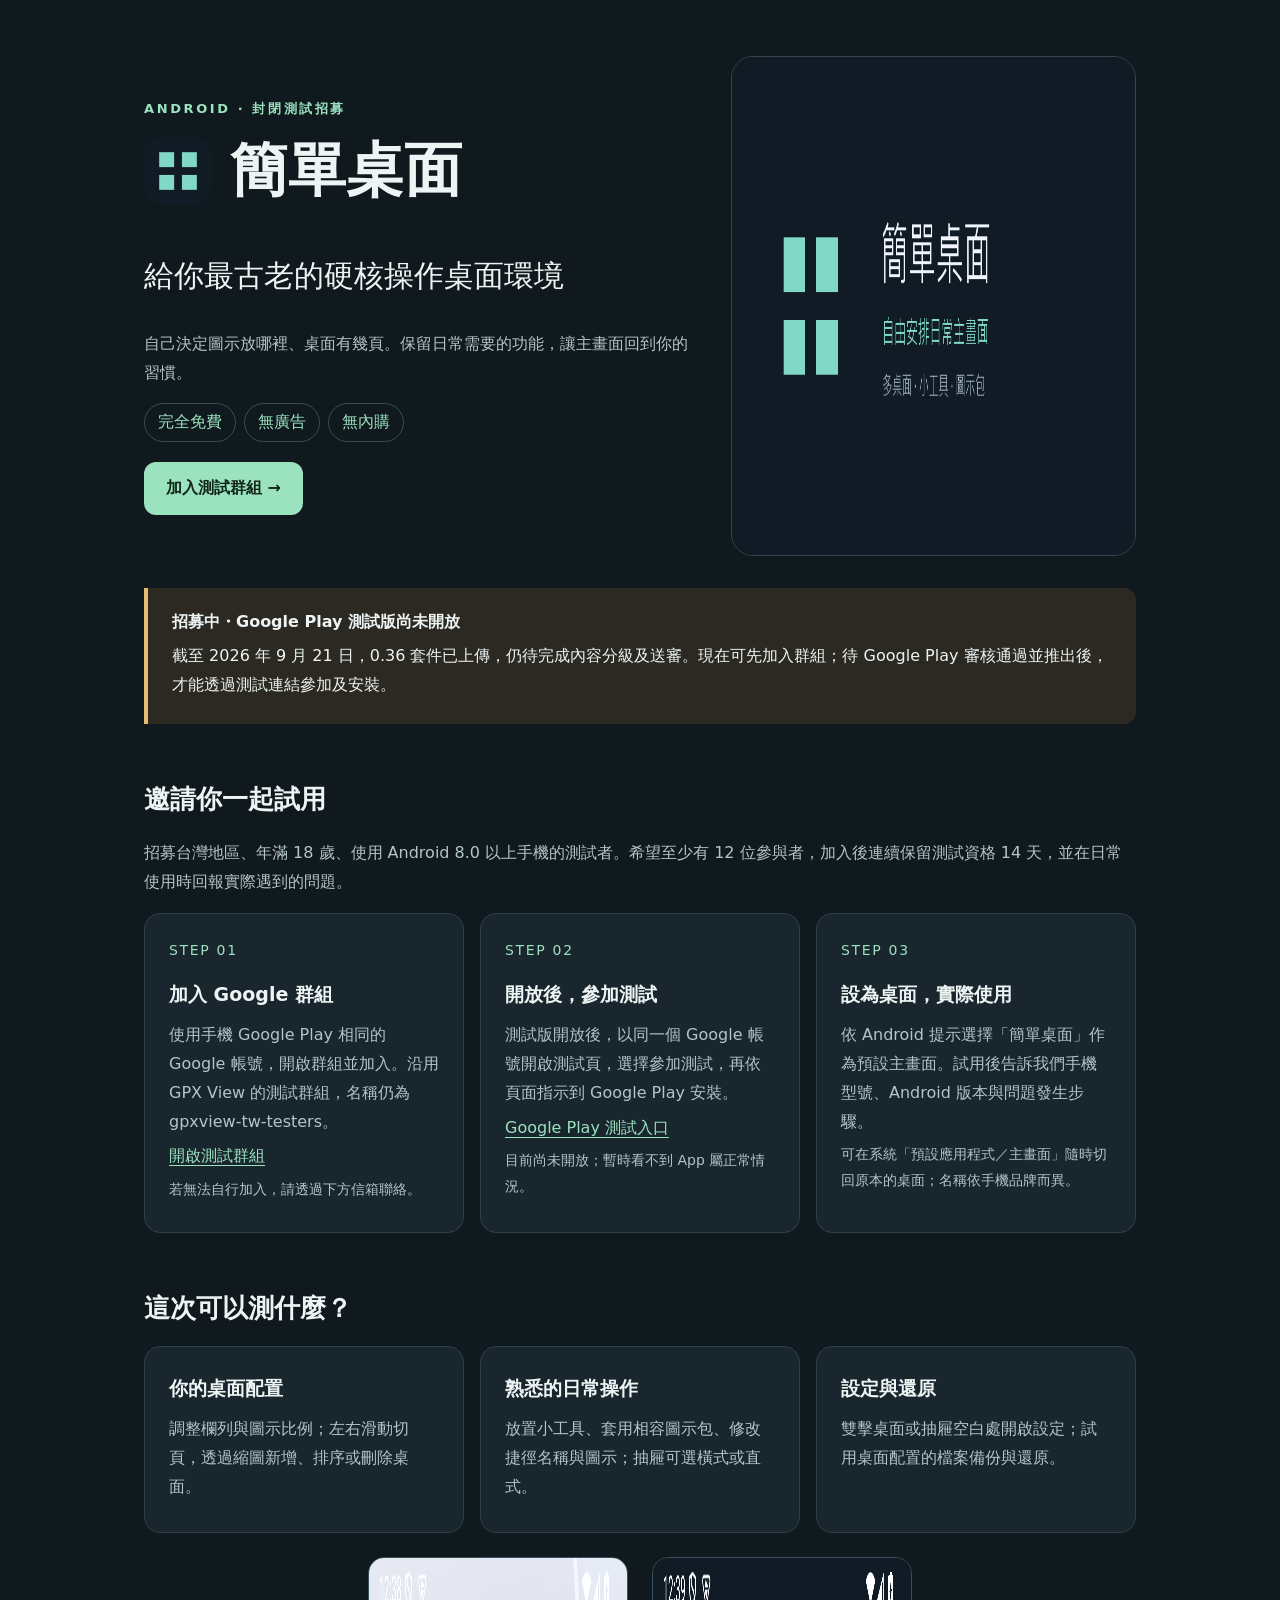
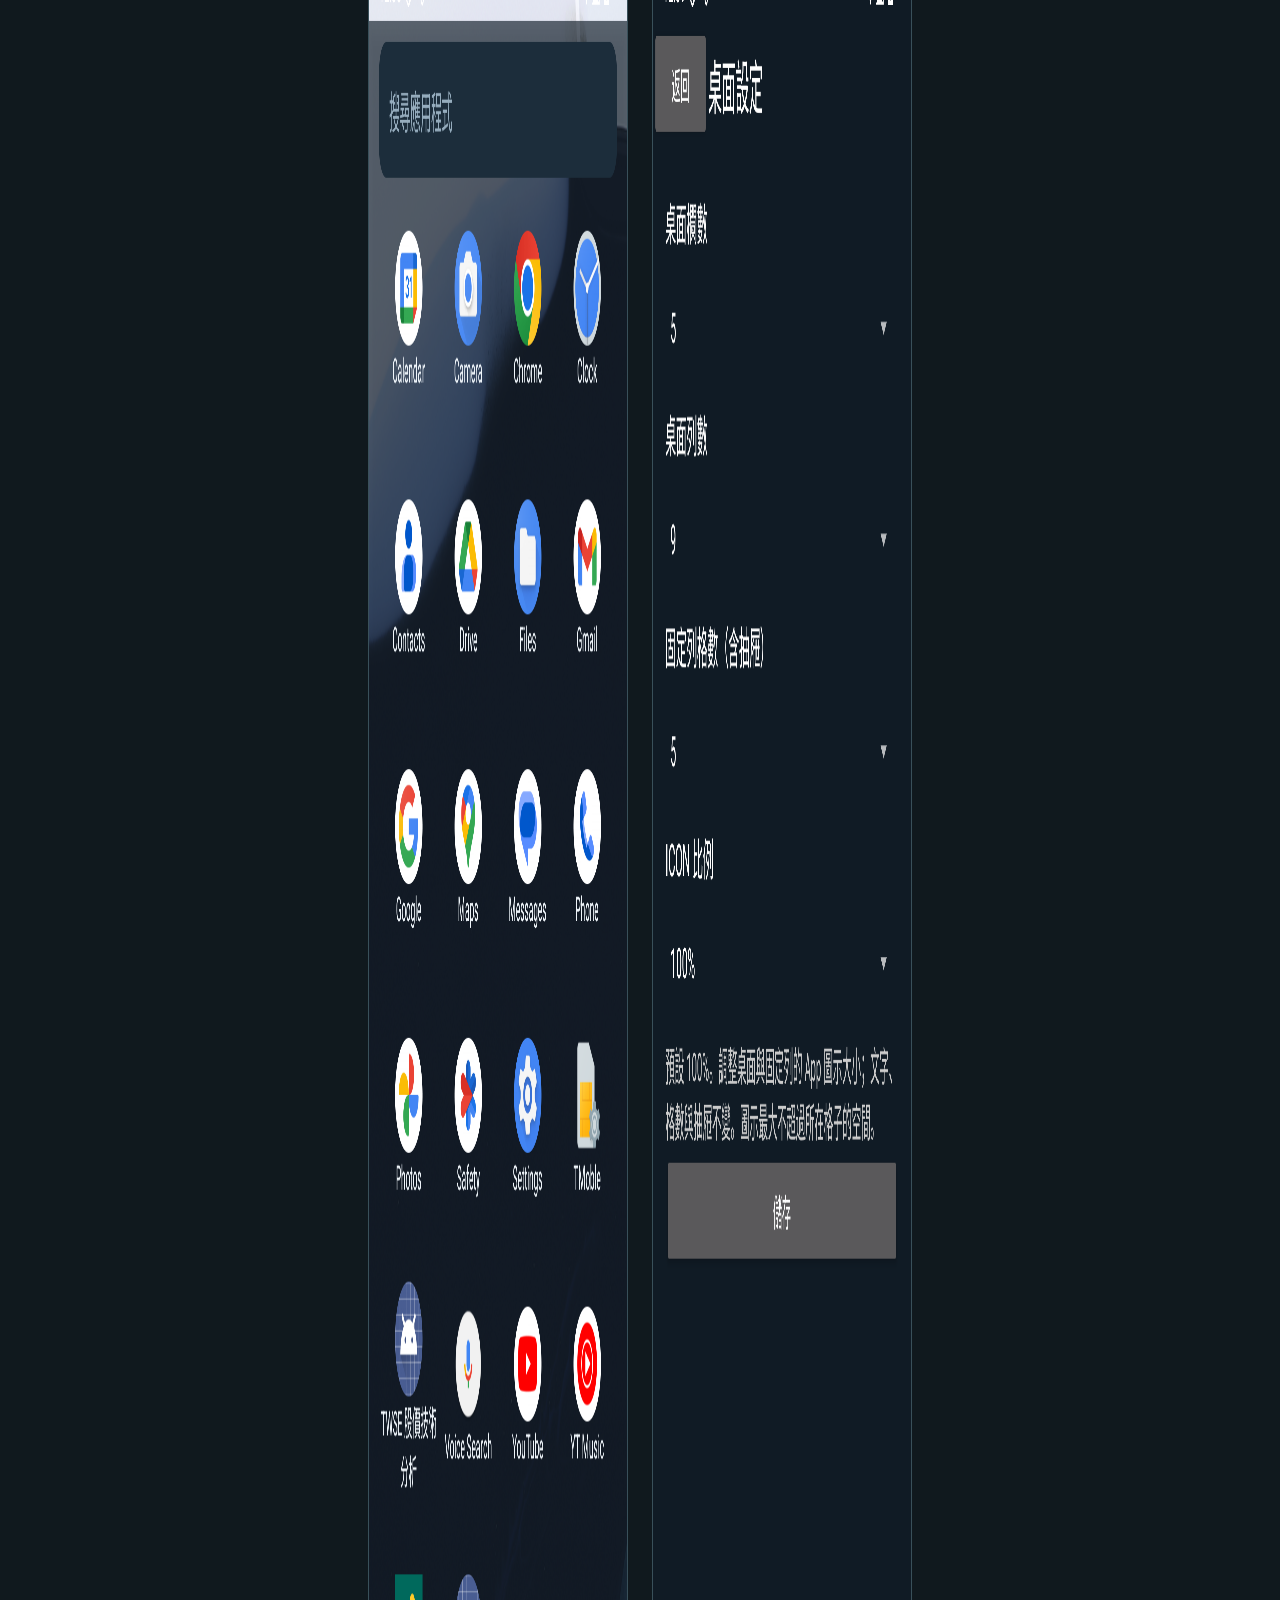
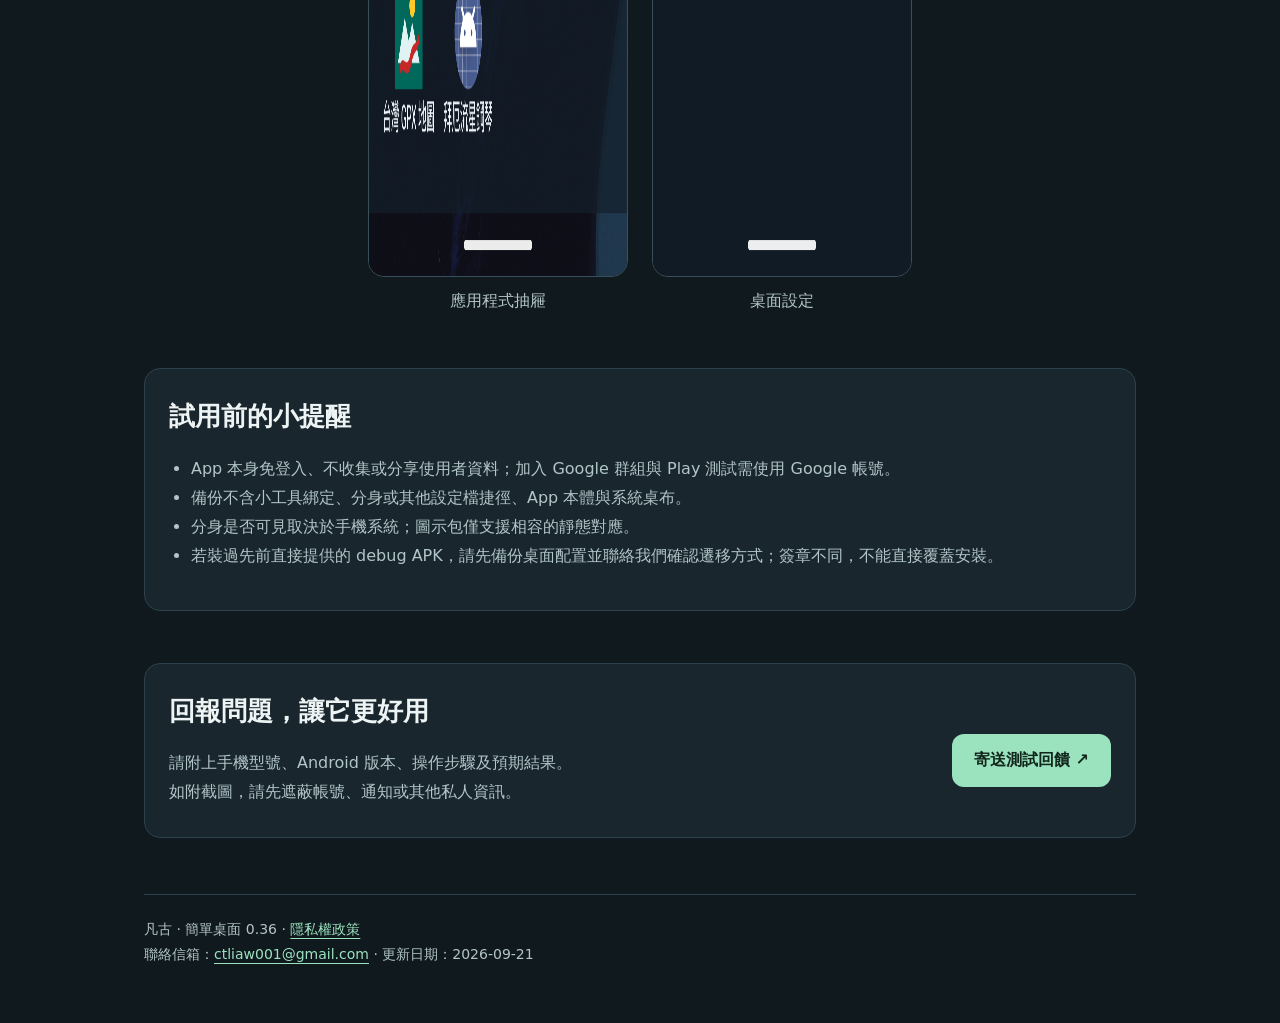
==== simple-launcher-test.html @ cc133202 "Publish Simple Launcher beta tester recruitment page" ====
<!doctype html>
<html lang="zh-Hant">
<head><meta charset="utf-8"><meta name="viewport" content="width=device-width,initial-scale=1">
<title>簡單桌面｜封閉測試招募</title><meta name="description" content="給你最古老的硬核操作桌面環境。簡單桌面完全免費、無廣告、無內購，邀請你參與 Android 封閉測試。">
<style>
:root{color-scheme:dark;--bg:#10191e;--card:#19262e;--text:#edf4f3;--muted:#b2c5c8;--accent:#9be2bf}*{box-sizing:border-box}body{margin:0;background:var(--bg);color:var(--text);font-family:system-ui,-apple-system,"Noto Sans TC",sans-serif;line-height:1.8}main{max-width:1040px;margin:auto;padding:56px 24px}a{color:var(--accent);text-underline-offset:4px}a:focus-visible{outline:3px solid var(--accent);outline-offset:5px}.eyebrow{letter-spacing:.2em;color:var(--accent);font-size:13px;font-weight:700}.hero{display:grid;grid-template-columns:1.35fr 1fr;gap:40px;align-items:center}.brand{display:flex;gap:18px;align-items:center}.brand img{width:68px;height:68px;border-radius:18px}h1{font-size:clamp(36px,6vw,58px);line-height:1.2;margin:16px 0}h2{font-size:26px;margin:0 0 14px}h3{font-size:19px;margin:0 0 10px}.lead{font-size:clamp(22px,3vw,30px);line-height:1.6;max-width:550px}.muted{color:var(--muted)}.chips{display:flex;flex-wrap:wrap;gap:8px}.chips span{border:1px solid #385247;padding:4px 13px;border-radius:30px;color:var(--accent)}.hero-art{width:100%;border-radius:22px;border:1px solid #34474f}.notice{margin:32px 0;padding:20px 24px;border-left:4px solid #e4bd73;background:#2b2922;border-radius:0 12px 12px 0}.notice p{margin:5px 0}.cta{display:inline-block;background:var(--accent);color:#11271b;font-weight:750;text-decoration:none;border-radius:12px;padding:12px 22px;margin-top:20px}.section{margin-top:52px}.grid{display:grid;grid-template-columns:repeat(3,1fr);gap:16px}.card{background:var(--card);border:1px solid #2c414b;border-radius:16px;padding:24px}.card p{margin:6px 0;color:var(--muted)}.num{color:var(--accent);font-size:14px;letter-spacing:.12em;margin-bottom:14px}.steps{list-style:none;padding:0}.small{font-size:14px}.screens{display:grid;grid-template-columns:repeat(2,minmax(0,260px));gap:24px;justify-content:center;margin-top:24px}.screens figure{margin:0}.screens img{display:block;width:100%;border:1px solid #39505a;border-radius:16px}.screens figcaption{text-align:center;color:var(--muted);margin-top:10px}ul{padding-left:22px}.feedback{display:flex;justify-content:space-between;align-items:center;gap:24px}footer{margin-top:56px;padding-top:22px;border-top:1px solid #2c414b;color:var(--muted);font-size:14px}@media(max-width:720px){main{padding:30px 20px}.hero,.grid{grid-template-columns:1fr}.hero{gap:24px}.hero-art{max-width:480px}.feedback{display:block}.section{margin-top:38px}.screens{gap:14px}.card{padding:20px}}
</style></head><body><main>
<header class="hero"><div><div class="eyebrow">ANDROID · 封閉測試招募</div><div class="brand"><img src="simple-launcher-assets/icon-512.png" alt="簡單桌面圖示" width="68" height="68"><h1>簡單桌面</h1></div><p class="lead">給你最古老的硬核操作桌面環境</p><p class="muted">自己決定圖示放哪裡、桌面有幾頁。保留日常需要的功能，讓主畫面回到你的習慣。</p><div class="chips"><span>完全免費</span><span>無廣告</span><span>無內購</span></div><a class="cta" href="https://groups.google.com/g/gpxview-tw-testers">加入測試群組 →</a></div><img class="hero-art" src="simple-launcher-assets/feature-1024x500.png" alt="簡單桌面功能介紹" width="1024" height="500"></header>
<aside class="notice" aria-label="測試開放狀態"><strong>招募中・Google Play 測試版尚未開放</strong><p>截至 2026 年 9 月 21 日，0.36 套件已上傳，仍待完成內容分級及送審。現在可先加入群組；待 Google Play 審核通過並推出後，才能透過測試連結參加及安裝。</p></aside>
<section class="section"><h2>邀請你一起試用</h2><p class="muted">招募台灣地區、年滿 18 歲、使用 Android 8.0 以上手機的測試者。希望至少有 12 位參與者，加入後連續保留測試資格 14 天，並在日常使用時回報實際遇到的問題。</p><ol class="grid steps"><li class="card"><div class="num">STEP 01</div><h3>加入 Google 群組</h3><p>使用手機 Google Play 相同的 Google 帳號，開啟群組並加入。沿用 GPX View 的測試群組，名稱仍為 gpxview-tw-testers。</p><p><a href="https://groups.google.com/g/gpxview-tw-testers">開啟測試群組</a></p><p class="small">若無法自行加入，請透過下方信箱聯絡。</p></li><li class="card"><div class="num">STEP 02</div><h3>開放後，參加測試</h3><p>測試版開放後，以同一個 Google 帳號開啟測試頁，選擇參加測試，再依頁面指示到 Google Play 安裝。</p><p><a href="https://play.google.com/apps/testing/com.lisam.launcher">Google Play 測試入口</a></p><p class="small">目前尚未開放；暫時看不到 App 屬正常情況。</p></li><li class="card"><div class="num">STEP 03</div><h3>設為桌面，實際使用</h3><p>依 Android 提示選擇「簡單桌面」作為預設主畫面。試用後告訴我們手機型號、Android 版本與問題發生步驟。</p><p class="small">可在系統「預設應用程式／主畫面」隨時切回原本的桌面；名稱依手機品牌而異。</p></li></ol></section>
<section class="section"><h2>這次可以測什麼？</h2><div class="grid"><article class="card"><h3>你的桌面配置</h3><p>調整欄列與圖示比例；左右滑動切頁，透過縮圖新增、排序或刪除桌面。</p></article><article class="card"><h3>熟悉的日常操作</h3><p>放置小工具、套用相容圖示包、修改捷徑名稱與圖示；抽屜可選橫式或直式。</p></article><article class="card"><h3>設定與還原</h3><p>雙擊桌面或抽屜空白處開啟設定；試用桌面配置的檔案備份與還原。</p></article></div><div class="screens"><figure><img src="simple-launcher-assets/phone-drawer.png" alt="0.36 版應用程式抽屜實際畫面" width="1080" height="1920" loading="lazy"><figcaption>應用程式抽屜</figcaption></figure><figure><img src="simple-launcher-assets/phone-desktop-settings.png" alt="0.36 版桌面網格與圖示比例設定實際畫面" width="1080" height="1920" loading="lazy"><figcaption>桌面設定</figcaption></figure></div></section>
<section class="section card"><h2>試用前的小提醒</h2><ul class="muted"><li>App 本身免登入、不收集或分享使用者資料；加入 Google 群組與 Play 測試需使用 Google 帳號。</li><li>備份不含小工具綁定、分身或其他設定檔捷徑、App 本體與系統桌布。</li><li>分身是否可見取決於手機系統；圖示包僅支援相容的靜態對應。</li><li>若裝過先前直接提供的 debug APK，請先備份桌面配置並聯絡我們確認遷移方式；簽章不同，不能直接覆蓋安裝。</li></ul></section>
<section class="section card feedback"><div><h2>回報問題，讓它更好用</h2><p class="muted">請附上手機型號、Android 版本、操作步驟及預期結果。<br>如附截圖，請先遮蔽帳號、通知或其他私人資訊。</p></div><a class="cta" href="mailto:ctliaw001@gmail.com?subject=%E7%B0%A1%E5%96%AE%E6%A1%8C%E9%9D%A2%E6%B8%AC%E8%A9%A6%E5%9B%9E%E9%A5%8B">寄送測試回饋 ↗</a></section>
<footer>凡古 · 簡單桌面 0.36 · <a href="simple-launcher-privacy.html">隱私權政策</a><br>聯絡信箱：<a href="mailto:ctliaw001@gmail.com">ctliaw001@gmail.com</a> · 更新日期：2026-09-21</footer>
</main></body></html>
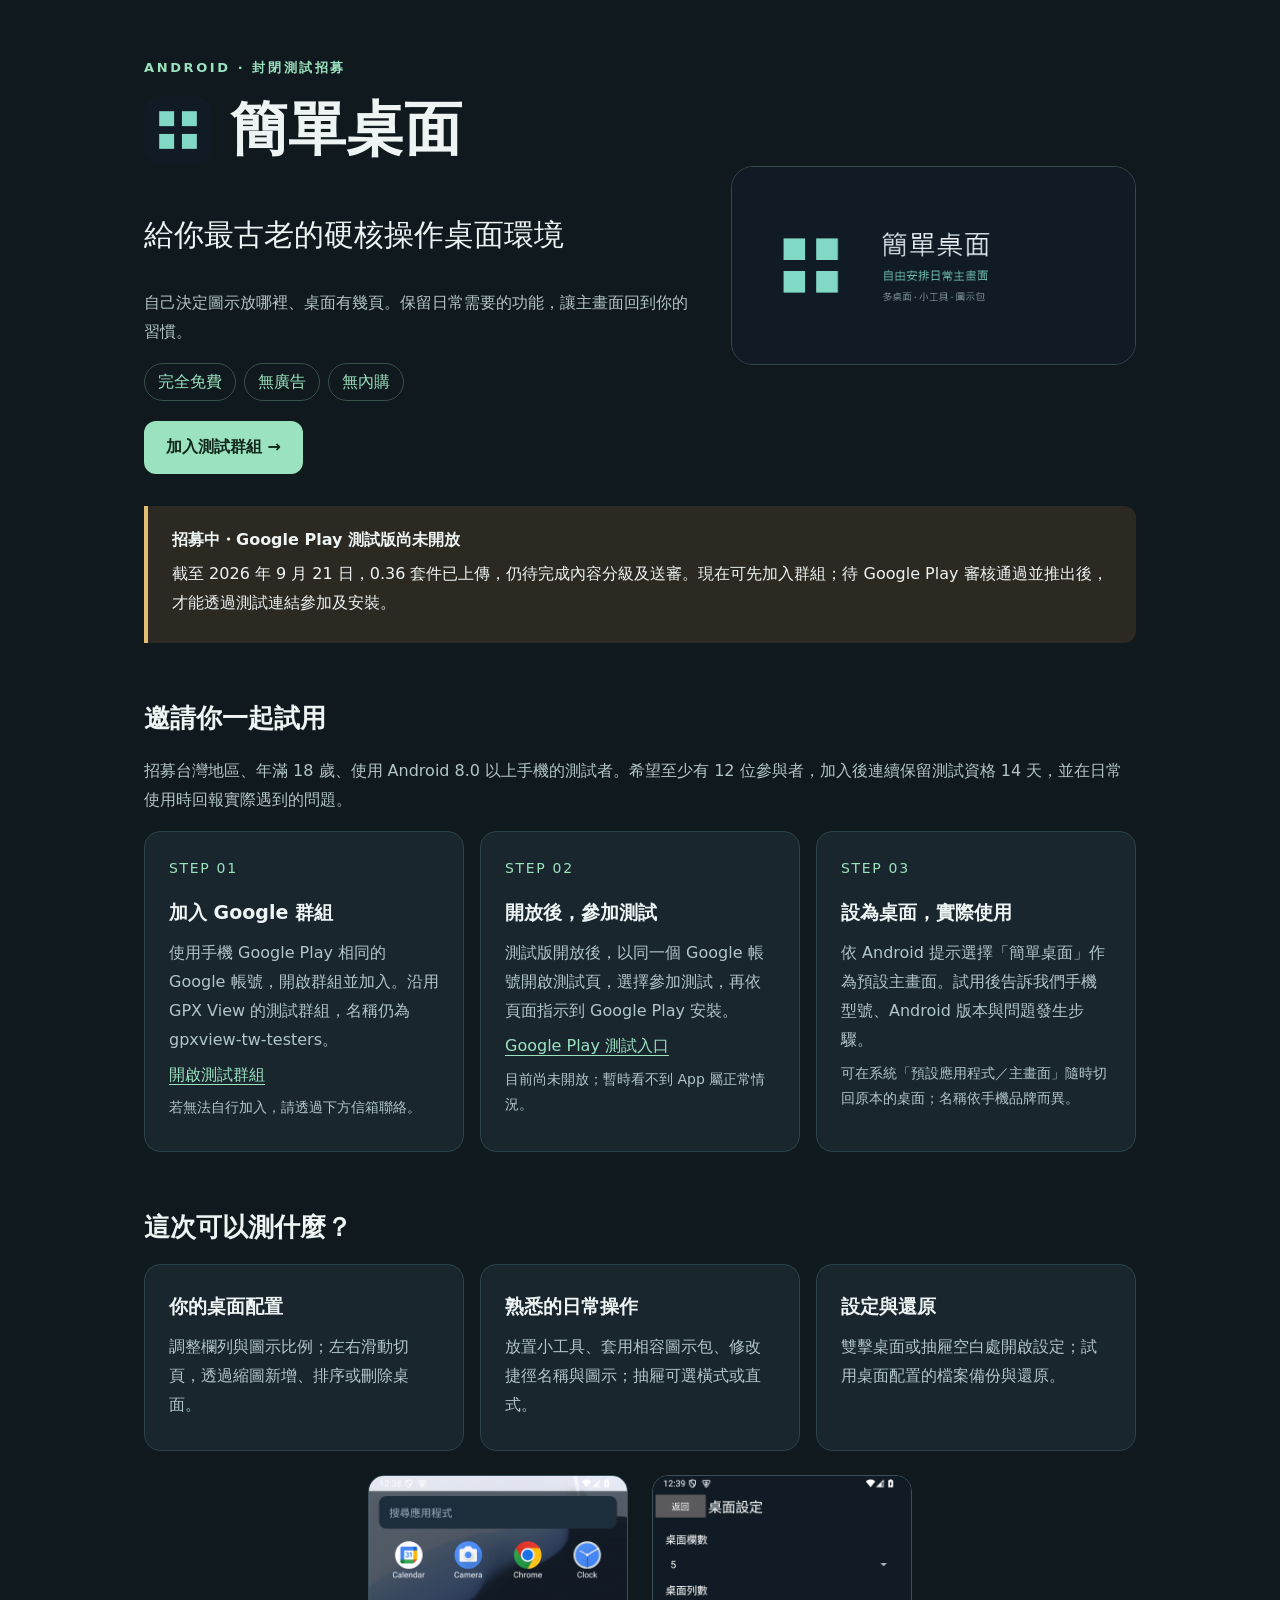
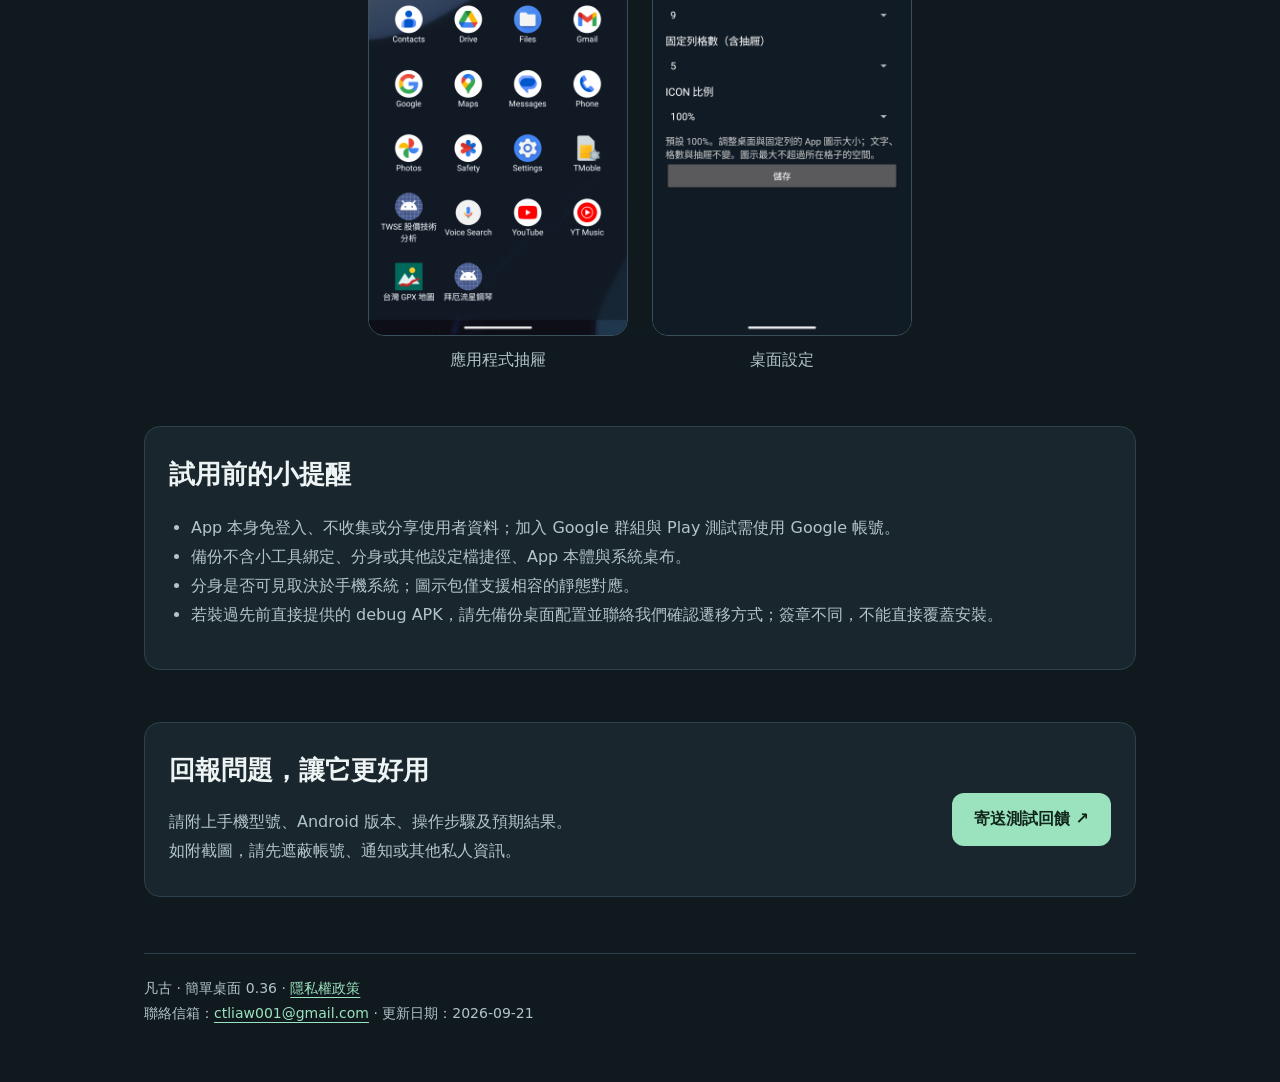
==== commit 28d67c7b: "Preserve recruitment image aspect ratios on mobile" ====
--- a/simple-launcher-test.html
+++ b/simple-launcher-test.html
@@ -3,7 +3,7 @@
 <head><meta charset="utf-8"><meta name="viewport" content="width=device-width,initial-scale=1">
 <title>簡單桌面｜封閉測試招募</title><meta name="description" content="給你最古老的硬核操作桌面環境。簡單桌面完全免費、無廣告、無內購，邀請你參與 Android 封閉測試。">
 <style>
-:root{color-scheme:dark;--bg:#10191e;--card:#19262e;--text:#edf4f3;--muted:#b2c5c8;--accent:#9be2bf}*{box-sizing:border-box}body{margin:0;background:var(--bg);color:var(--text);font-family:system-ui,-apple-system,"Noto Sans TC",sans-serif;line-height:1.8}main{max-width:1040px;margin:auto;padding:56px 24px}a{color:var(--accent);text-underline-offset:4px}a:focus-visible{outline:3px solid var(--accent);outline-offset:5px}.eyebrow{letter-spacing:.2em;color:var(--accent);font-size:13px;font-weight:700}.hero{display:grid;grid-template-columns:1.35fr 1fr;gap:40px;align-items:center}.brand{display:flex;gap:18px;align-items:center}.brand img{width:68px;height:68px;border-radius:18px}h1{font-size:clamp(36px,6vw,58px);line-height:1.2;margin:16px 0}h2{font-size:26px;margin:0 0 14px}h3{font-size:19px;margin:0 0 10px}.lead{font-size:clamp(22px,3vw,30px);line-height:1.6;max-width:550px}.muted{color:var(--muted)}.chips{display:flex;flex-wrap:wrap;gap:8px}.chips span{border:1px solid #385247;padding:4px 13px;border-radius:30px;color:var(--accent)}.hero-art{width:100%;border-radius:22px;border:1px solid #34474f}.notice{margin:32px 0;padding:20px 24px;border-left:4px solid #e4bd73;background:#2b2922;border-radius:0 12px 12px 0}.notice p{margin:5px 0}.cta{display:inline-block;background:var(--accent);color:#11271b;font-weight:750;text-decoration:none;border-radius:12px;padding:12px 22px;margin-top:20px}.section{margin-top:52px}.grid{display:grid;grid-template-columns:repeat(3,1fr);gap:16px}.card{background:var(--card);border:1px solid #2c414b;border-radius:16px;padding:24px}.card p{margin:6px 0;color:var(--muted)}.num{color:var(--accent);font-size:14px;letter-spacing:.12em;margin-bottom:14px}.steps{list-style:none;padding:0}.small{font-size:14px}.screens{display:grid;grid-template-columns:repeat(2,minmax(0,260px));gap:24px;justify-content:center;margin-top:24px}.screens figure{margin:0}.screens img{display:block;width:100%;border:1px solid #39505a;border-radius:16px}.screens figcaption{text-align:center;color:var(--muted);margin-top:10px}ul{padding-left:22px}.feedback{display:flex;justify-content:space-between;align-items:center;gap:24px}footer{margin-top:56px;padding-top:22px;border-top:1px solid #2c414b;color:var(--muted);font-size:14px}@media(max-width:720px){main{padding:30px 20px}.hero,.grid{grid-template-columns:1fr}.hero{gap:24px}.hero-art{max-width:480px}.feedback{display:block}.section{margin-top:38px}.screens{gap:14px}.card{padding:20px}}
+:root{color-scheme:dark;--bg:#10191e;--card:#19262e;--text:#edf4f3;--muted:#b2c5c8;--accent:#9be2bf}*{box-sizing:border-box}body{margin:0;background:var(--bg);color:var(--text);font-family:system-ui,-apple-system,"Noto Sans TC",sans-serif;line-height:1.8}main{max-width:1040px;margin:auto;padding:56px 24px}a{color:var(--accent);text-underline-offset:4px}a:focus-visible{outline:3px solid var(--accent);outline-offset:5px}.eyebrow{letter-spacing:.2em;color:var(--accent);font-size:13px;font-weight:700}.hero{display:grid;grid-template-columns:1.35fr 1fr;gap:40px;align-items:center}.brand{display:flex;gap:18px;align-items:center}.brand img{width:68px;height:68px;border-radius:18px}h1{font-size:clamp(36px,6vw,58px);line-height:1.2;margin:16px 0}h2{font-size:26px;margin:0 0 14px}h3{font-size:19px;margin:0 0 10px}.lead{font-size:clamp(22px,3vw,30px);line-height:1.6;max-width:550px}.muted{color:var(--muted)}.chips{display:flex;flex-wrap:wrap;gap:8px}.chips span{border:1px solid #385247;padding:4px 13px;border-radius:30px;color:var(--accent)}.hero-art{width:100%;height:auto;border-radius:22px;border:1px solid #34474f}.notice{margin:32px 0;padding:20px 24px;border-left:4px solid #e4bd73;background:#2b2922;border-radius:0 12px 12px 0}.notice p{margin:5px 0}.cta{display:inline-block;background:var(--accent);color:#11271b;font-weight:750;text-decoration:none;border-radius:12px;padding:12px 22px;margin-top:20px}.section{margin-top:52px}.grid{display:grid;grid-template-columns:repeat(3,1fr);gap:16px}.card{background:var(--card);border:1px solid #2c414b;border-radius:16px;padding:24px}.card p{margin:6px 0;color:var(--muted)}.num{color:var(--accent);font-size:14px;letter-spacing:.12em;margin-bottom:14px}.steps{list-style:none;padding:0}.small{font-size:14px}.screens{display:grid;grid-template-columns:repeat(2,minmax(0,260px));gap:24px;justify-content:center;margin-top:24px}.screens figure{margin:0}.screens img{display:block;width:100%;height:auto;border:1px solid #39505a;border-radius:16px}.screens figcaption{text-align:center;color:var(--muted);margin-top:10px}ul{padding-left:22px}.feedback{display:flex;justify-content:space-between;align-items:center;gap:24px}footer{margin-top:56px;padding-top:22px;border-top:1px solid #2c414b;color:var(--muted);font-size:14px}@media(max-width:720px){main{padding:30px 20px}.hero,.grid{grid-template-columns:1fr}.hero{gap:24px}.hero-art{max-width:480px}.feedback{display:block}.section{margin-top:38px}.screens{gap:14px}.card{padding:20px}}
 </style></head><body><main>
 <header class="hero"><div><div class="eyebrow">ANDROID · 封閉測試招募</div><div class="brand"><img src="simple-launcher-assets/icon-512.png" alt="簡單桌面圖示" width="68" height="68"><h1>簡單桌面</h1></div><p class="lead">給你最古老的硬核操作桌面環境</p><p class="muted">自己決定圖示放哪裡、桌面有幾頁。保留日常需要的功能，讓主畫面回到你的習慣。</p><div class="chips"><span>完全免費</span><span>無廣告</span><span>無內購</span></div><a class="cta" href="https://groups.google.com/g/gpxview-tw-testers">加入測試群組 →</a></div><img class="hero-art" src="simple-launcher-assets/feature-1024x500.png" alt="簡單桌面功能介紹" width="1024" height="500"></header>
 <aside class="notice" aria-label="測試開放狀態"><strong>招募中・Google Play 測試版尚未開放</strong><p>截至 2026 年 9 月 21 日，0.36 套件已上傳，仍待完成內容分級及送審。現在可先加入群組；待 Google Play 審核通過並推出後，才能透過測試連結參加及安裝。</p></aside>
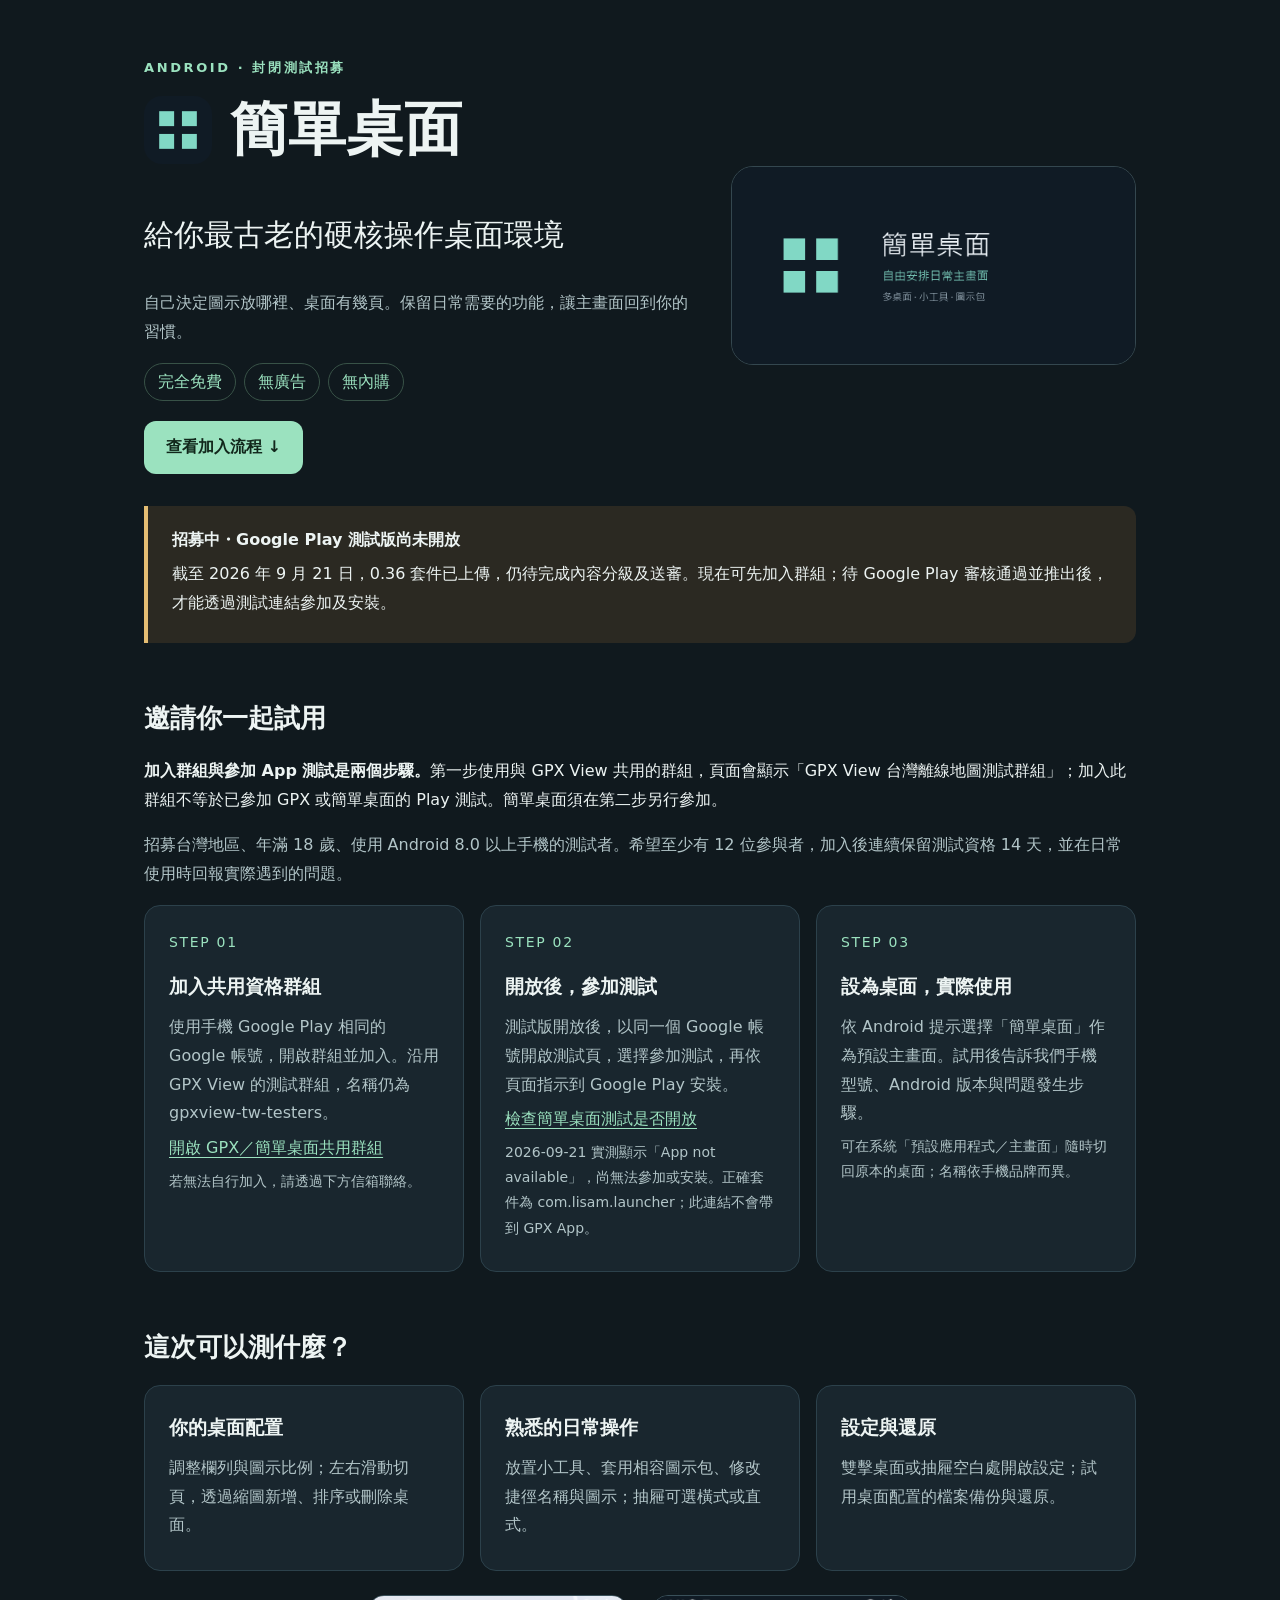
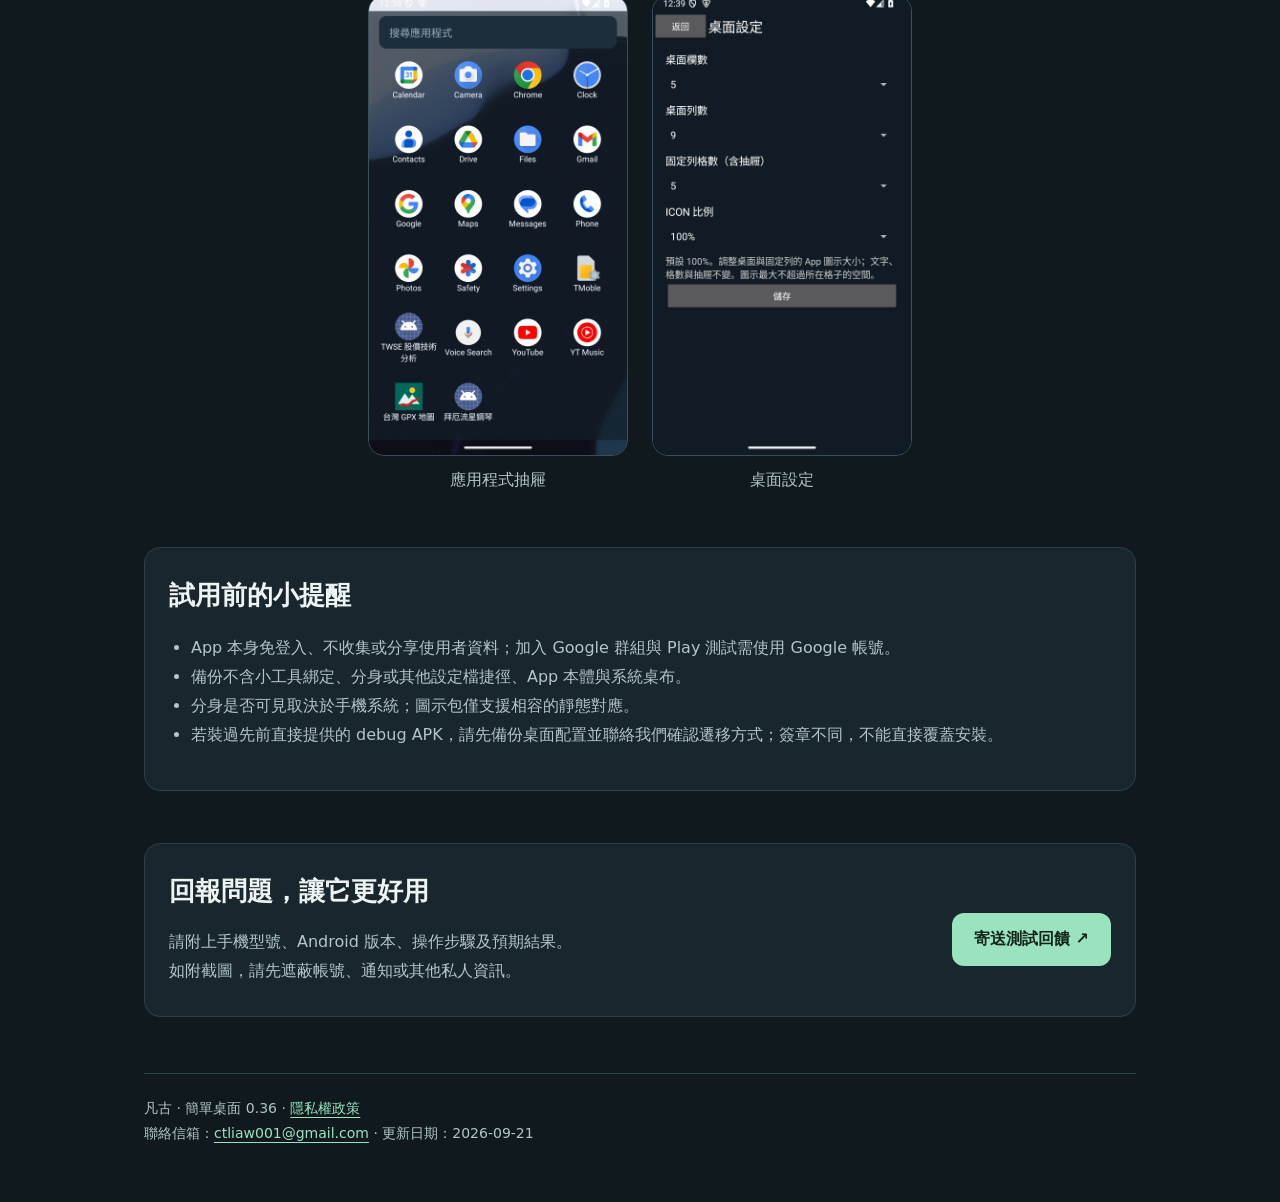
==== commit f0865c02: "Clarify shared group and unavailable launcher opt-in flow" ====
--- a/simple-launcher-test.html
+++ b/simple-launcher-test.html
@@ -5,9 +5,9 @@
 <style>
 :root{color-scheme:dark;--bg:#10191e;--card:#19262e;--text:#edf4f3;--muted:#b2c5c8;--accent:#9be2bf}*{box-sizing:border-box}body{margin:0;background:var(--bg);color:var(--text);font-family:system-ui,-apple-system,"Noto Sans TC",sans-serif;line-height:1.8}main{max-width:1040px;margin:auto;padding:56px 24px}a{color:var(--accent);text-underline-offset:4px}a:focus-visible{outline:3px solid var(--accent);outline-offset:5px}.eyebrow{letter-spacing:.2em;color:var(--accent);font-size:13px;font-weight:700}.hero{display:grid;grid-template-columns:1.35fr 1fr;gap:40px;align-items:center}.brand{display:flex;gap:18px;align-items:center}.brand img{width:68px;height:68px;border-radius:18px}h1{font-size:clamp(36px,6vw,58px);line-height:1.2;margin:16px 0}h2{font-size:26px;margin:0 0 14px}h3{font-size:19px;margin:0 0 10px}.lead{font-size:clamp(22px,3vw,30px);line-height:1.6;max-width:550px}.muted{color:var(--muted)}.chips{display:flex;flex-wrap:wrap;gap:8px}.chips span{border:1px solid #385247;padding:4px 13px;border-radius:30px;color:var(--accent)}.hero-art{width:100%;height:auto;border-radius:22px;border:1px solid #34474f}.notice{margin:32px 0;padding:20px 24px;border-left:4px solid #e4bd73;background:#2b2922;border-radius:0 12px 12px 0}.notice p{margin:5px 0}.cta{display:inline-block;background:var(--accent);color:#11271b;font-weight:750;text-decoration:none;border-radius:12px;padding:12px 22px;margin-top:20px}.section{margin-top:52px}.grid{display:grid;grid-template-columns:repeat(3,1fr);gap:16px}.card{background:var(--card);border:1px solid #2c414b;border-radius:16px;padding:24px}.card p{margin:6px 0;color:var(--muted)}.num{color:var(--accent);font-size:14px;letter-spacing:.12em;margin-bottom:14px}.steps{list-style:none;padding:0}.small{font-size:14px}.screens{display:grid;grid-template-columns:repeat(2,minmax(0,260px));gap:24px;justify-content:center;margin-top:24px}.screens figure{margin:0}.screens img{display:block;width:100%;height:auto;border:1px solid #39505a;border-radius:16px}.screens figcaption{text-align:center;color:var(--muted);margin-top:10px}ul{padding-left:22px}.feedback{display:flex;justify-content:space-between;align-items:center;gap:24px}footer{margin-top:56px;padding-top:22px;border-top:1px solid #2c414b;color:var(--muted);font-size:14px}@media(max-width:720px){main{padding:30px 20px}.hero,.grid{grid-template-columns:1fr}.hero{gap:24px}.hero-art{max-width:480px}.feedback{display:block}.section{margin-top:38px}.screens{gap:14px}.card{padding:20px}}
 </style></head><body><main>
-<header class="hero"><div><div class="eyebrow">ANDROID · 封閉測試招募</div><div class="brand"><img src="simple-launcher-assets/icon-512.png" alt="簡單桌面圖示" width="68" height="68"><h1>簡單桌面</h1></div><p class="lead">給你最古老的硬核操作桌面環境</p><p class="muted">自己決定圖示放哪裡、桌面有幾頁。保留日常需要的功能，讓主畫面回到你的習慣。</p><div class="chips"><span>完全免費</span><span>無廣告</span><span>無內購</span></div><a class="cta" href="https://groups.google.com/g/gpxview-tw-testers">加入測試群組 →</a></div><img class="hero-art" src="simple-launcher-assets/feature-1024x500.png" alt="簡單桌面功能介紹" width="1024" height="500"></header>
+<header class="hero"><div><div class="eyebrow">ANDROID · 封閉測試招募</div><div class="brand"><img src="simple-launcher-assets/icon-512.png" alt="簡單桌面圖示" width="68" height="68"><h1>簡單桌面</h1></div><p class="lead">給你最古老的硬核操作桌面環境</p><p class="muted">自己決定圖示放哪裡、桌面有幾頁。保留日常需要的功能，讓主畫面回到你的習慣。</p><div class="chips"><span>完全免費</span><span>無廣告</span><span>無內購</span></div><a class="cta" href="#join">查看加入流程 ↓</a></div><img class="hero-art" src="simple-launcher-assets/feature-1024x500.png" alt="簡單桌面功能介紹" width="1024" height="500"></header>
 <aside class="notice" aria-label="測試開放狀態"><strong>招募中・Google Play 測試版尚未開放</strong><p>截至 2026 年 9 月 21 日，0.36 套件已上傳，仍待完成內容分級及送審。現在可先加入群組；待 Google Play 審核通過並推出後，才能透過測試連結參加及安裝。</p></aside>
-<section class="section"><h2>邀請你一起試用</h2><p class="muted">招募台灣地區、年滿 18 歲、使用 Android 8.0 以上手機的測試者。希望至少有 12 位參與者，加入後連續保留測試資格 14 天，並在日常使用時回報實際遇到的問題。</p><ol class="grid steps"><li class="card"><div class="num">STEP 01</div><h3>加入 Google 群組</h3><p>使用手機 Google Play 相同的 Google 帳號，開啟群組並加入。沿用 GPX View 的測試群組，名稱仍為 gpxview-tw-testers。</p><p><a href="https://groups.google.com/g/gpxview-tw-testers">開啟測試群組</a></p><p class="small">若無法自行加入，請透過下方信箱聯絡。</p></li><li class="card"><div class="num">STEP 02</div><h3>開放後，參加測試</h3><p>測試版開放後，以同一個 Google 帳號開啟測試頁，選擇參加測試，再依頁面指示到 Google Play 安裝。</p><p><a href="https://play.google.com/apps/testing/com.lisam.launcher">Google Play 測試入口</a></p><p class="small">目前尚未開放；暫時看不到 App 屬正常情況。</p></li><li class="card"><div class="num">STEP 03</div><h3>設為桌面，實際使用</h3><p>依 Android 提示選擇「簡單桌面」作為預設主畫面。試用後告訴我們手機型號、Android 版本與問題發生步驟。</p><p class="small">可在系統「預設應用程式／主畫面」隨時切回原本的桌面；名稱依手機品牌而異。</p></li></ol></section>
+<section class="section" id="join"><h2>邀請你一起試用</h2><p><strong>加入群組與參加 App 測試是兩個步驟。</strong>第一步使用與 GPX View 共用的群組，頁面會顯示「GPX View 台灣離線地圖測試群組」；加入此群組不等於已參加 GPX 或簡單桌面的 Play 測試。簡單桌面須在第二步另行參加。</p><p class="muted">招募台灣地區、年滿 18 歲、使用 Android 8.0 以上手機的測試者。希望至少有 12 位參與者，加入後連續保留測試資格 14 天，並在日常使用時回報實際遇到的問題。</p><ol class="grid steps"><li class="card"><div class="num">STEP 01</div><h3>加入共用資格群組</h3><p>使用手機 Google Play 相同的 Google 帳號，開啟群組並加入。沿用 GPX View 的測試群組，名稱仍為 gpxview-tw-testers。</p><p><a href="https://groups.google.com/g/gpxview-tw-testers">開啟 GPX／簡單桌面共用群組</a></p><p class="small">若無法自行加入，請透過下方信箱聯絡。</p></li><li class="card"><div class="num">STEP 02</div><h3>開放後，參加測試</h3><p>測試版開放後，以同一個 Google 帳號開啟測試頁，選擇參加測試，再依頁面指示到 Google Play 安裝。</p><p><a href="https://play.google.com/apps/testing/com.lisam.launcher">檢查簡單桌面測試是否開放</a></p><p class="small">2026-09-21 實測顯示「App not available」，尚無法參加或安裝。正確套件為 com.lisam.launcher；此連結不會帶到 GPX App。</p></li><li class="card"><div class="num">STEP 03</div><h3>設為桌面，實際使用</h3><p>依 Android 提示選擇「簡單桌面」作為預設主畫面。試用後告訴我們手機型號、Android 版本與問題發生步驟。</p><p class="small">可在系統「預設應用程式／主畫面」隨時切回原本的桌面；名稱依手機品牌而異。</p></li></ol></section>
 <section class="section"><h2>這次可以測什麼？</h2><div class="grid"><article class="card"><h3>你的桌面配置</h3><p>調整欄列與圖示比例；左右滑動切頁，透過縮圖新增、排序或刪除桌面。</p></article><article class="card"><h3>熟悉的日常操作</h3><p>放置小工具、套用相容圖示包、修改捷徑名稱與圖示；抽屜可選橫式或直式。</p></article><article class="card"><h3>設定與還原</h3><p>雙擊桌面或抽屜空白處開啟設定；試用桌面配置的檔案備份與還原。</p></article></div><div class="screens"><figure><img src="simple-launcher-assets/phone-drawer.png" alt="0.36 版應用程式抽屜實際畫面" width="1080" height="1920" loading="lazy"><figcaption>應用程式抽屜</figcaption></figure><figure><img src="simple-launcher-assets/phone-desktop-settings.png" alt="0.36 版桌面網格與圖示比例設定實際畫面" width="1080" height="1920" loading="lazy"><figcaption>桌面設定</figcaption></figure></div></section>
 <section class="section card"><h2>試用前的小提醒</h2><ul class="muted"><li>App 本身免登入、不收集或分享使用者資料；加入 Google 群組與 Play 測試需使用 Google 帳號。</li><li>備份不含小工具綁定、分身或其他設定檔捷徑、App 本體與系統桌布。</li><li>分身是否可見取決於手機系統；圖示包僅支援相容的靜態對應。</li><li>若裝過先前直接提供的 debug APK，請先備份桌面配置並聯絡我們確認遷移方式；簽章不同，不能直接覆蓋安裝。</li></ul></section>
 <section class="section card feedback"><div><h2>回報問題，讓它更好用</h2><p class="muted">請附上手機型號、Android 版本、操作步驟及預期結果。<br>如附截圖，請先遮蔽帳號、通知或其他私人資訊。</p></div><a class="cta" href="mailto:ctliaw001@gmail.com?subject=%E7%B0%A1%E5%96%AE%E6%A1%8C%E9%9D%A2%E6%B8%AC%E8%A9%A6%E5%9B%9E%E9%A5%8B">寄送測試回饋 ↗</a></section>
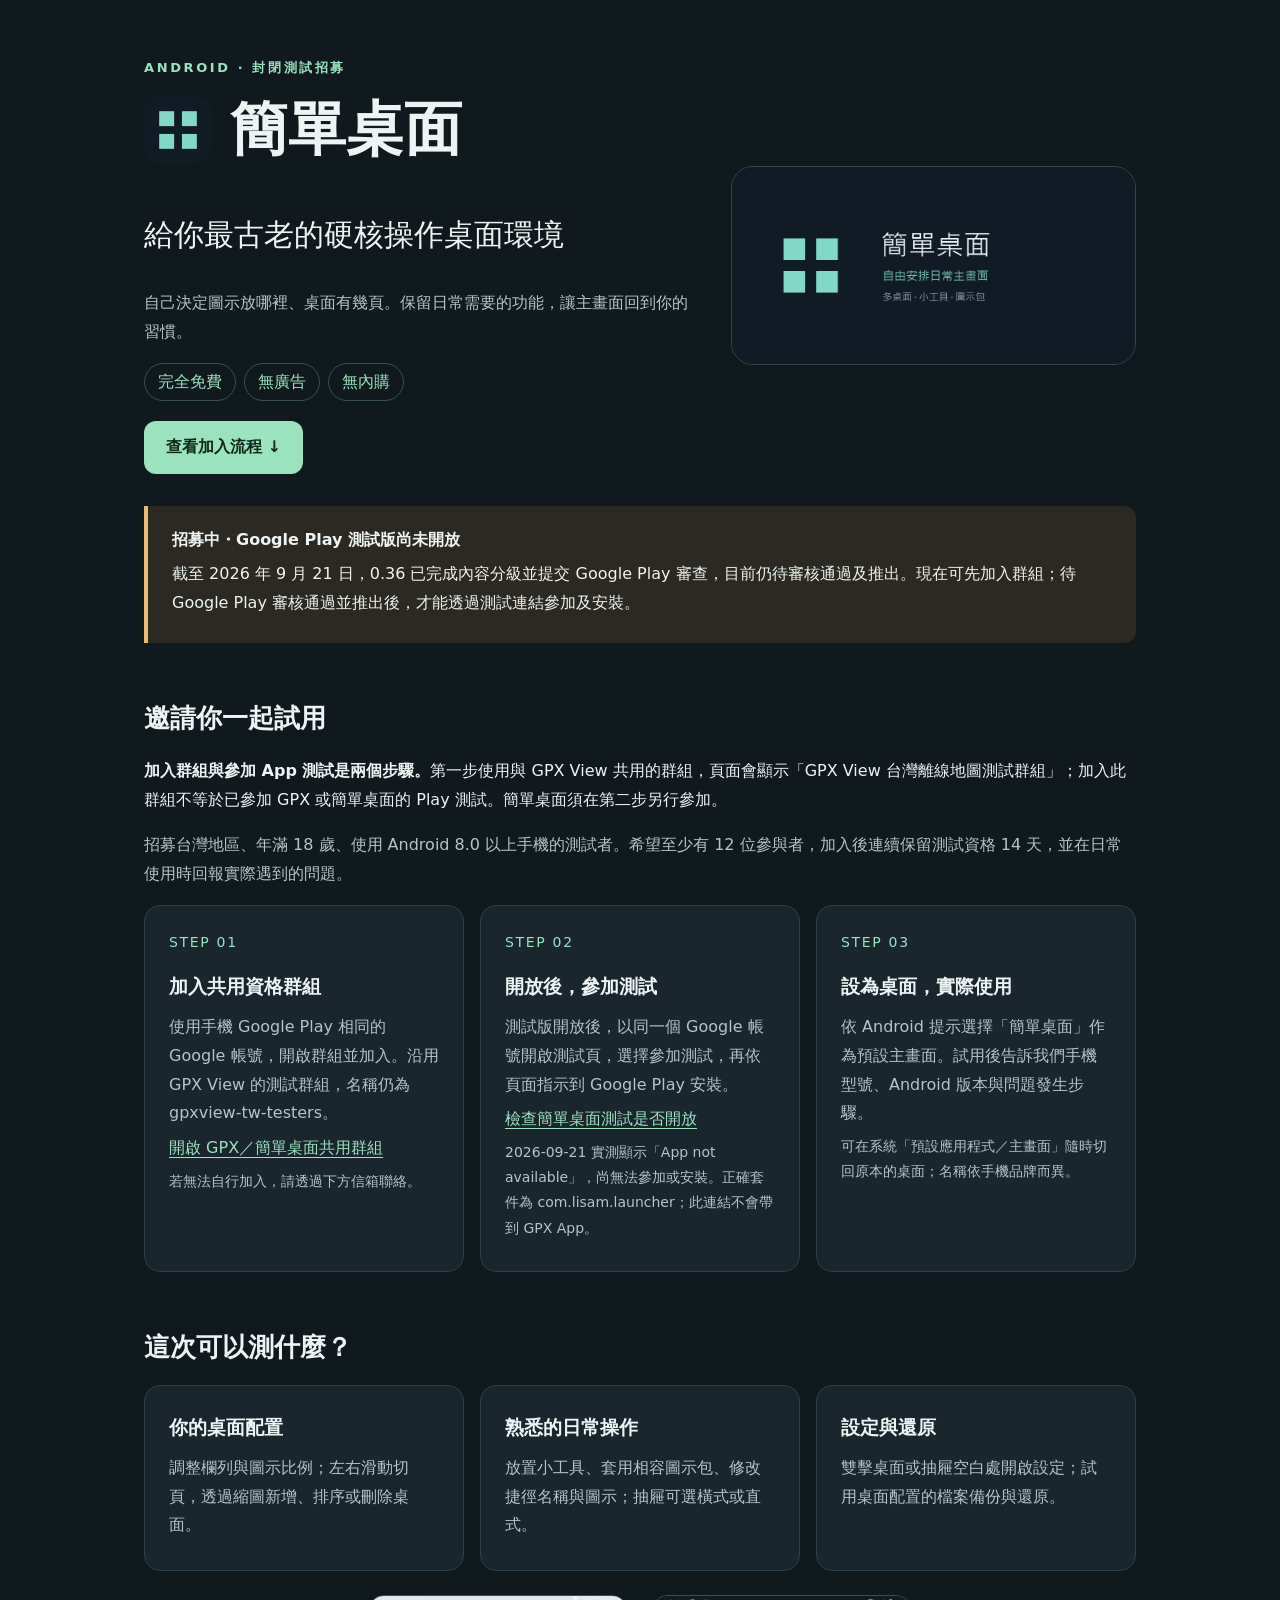
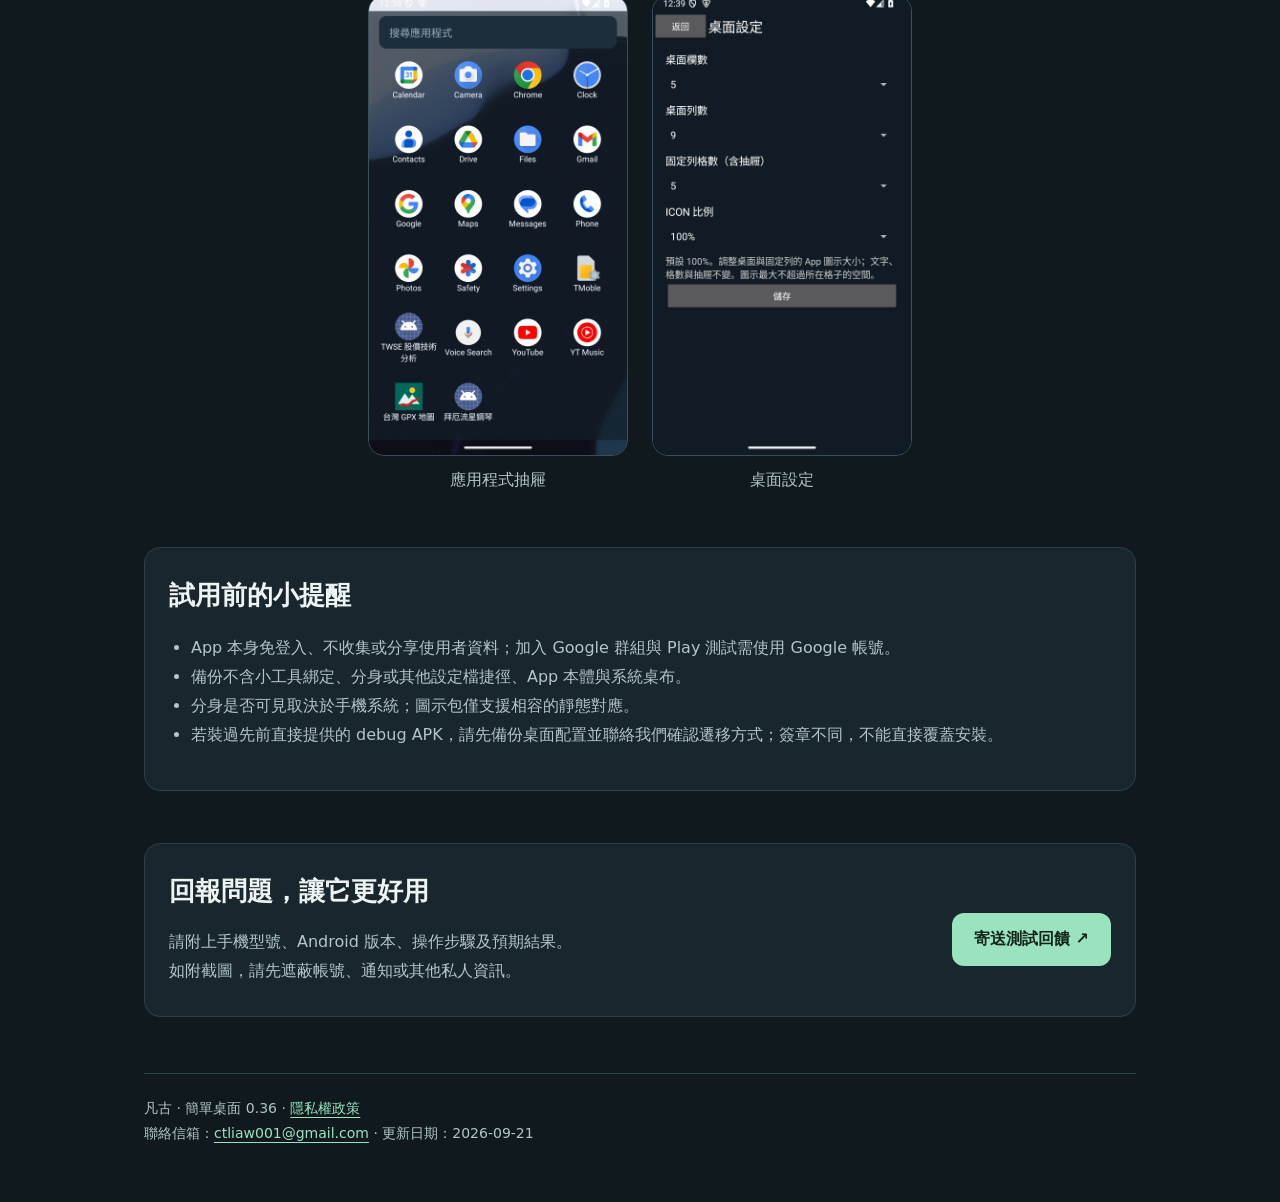
==== commit b3c91d65: "Update launcher recruitment status after Play submission" ====
--- a/simple-launcher-test.html
+++ b/simple-launcher-test.html
@@ -6,7 +6,7 @@
 :root{color-scheme:dark;--bg:#10191e;--card:#19262e;--text:#edf4f3;--muted:#b2c5c8;--accent:#9be2bf}*{box-sizing:border-box}body{margin:0;background:var(--bg);color:var(--text);font-family:system-ui,-apple-system,"Noto Sans TC",sans-serif;line-height:1.8}main{max-width:1040px;margin:auto;padding:56px 24px}a{color:var(--accent);text-underline-offset:4px}a:focus-visible{outline:3px solid var(--accent);outline-offset:5px}.eyebrow{letter-spacing:.2em;color:var(--accent);font-size:13px;font-weight:700}.hero{display:grid;grid-template-columns:1.35fr 1fr;gap:40px;align-items:center}.brand{display:flex;gap:18px;align-items:center}.brand img{width:68px;height:68px;border-radius:18px}h1{font-size:clamp(36px,6vw,58px);line-height:1.2;margin:16px 0}h2{font-size:26px;margin:0 0 14px}h3{font-size:19px;margin:0 0 10px}.lead{font-size:clamp(22px,3vw,30px);line-height:1.6;max-width:550px}.muted{color:var(--muted)}.chips{display:flex;flex-wrap:wrap;gap:8px}.chips span{border:1px solid #385247;padding:4px 13px;border-radius:30px;color:var(--accent)}.hero-art{width:100%;height:auto;border-radius:22px;border:1px solid #34474f}.notice{margin:32px 0;padding:20px 24px;border-left:4px solid #e4bd73;background:#2b2922;border-radius:0 12px 12px 0}.notice p{margin:5px 0}.cta{display:inline-block;background:var(--accent);color:#11271b;font-weight:750;text-decoration:none;border-radius:12px;padding:12px 22px;margin-top:20px}.section{margin-top:52px}.grid{display:grid;grid-template-columns:repeat(3,1fr);gap:16px}.card{background:var(--card);border:1px solid #2c414b;border-radius:16px;padding:24px}.card p{margin:6px 0;color:var(--muted)}.num{color:var(--accent);font-size:14px;letter-spacing:.12em;margin-bottom:14px}.steps{list-style:none;padding:0}.small{font-size:14px}.screens{display:grid;grid-template-columns:repeat(2,minmax(0,260px));gap:24px;justify-content:center;margin-top:24px}.screens figure{margin:0}.screens img{display:block;width:100%;height:auto;border:1px solid #39505a;border-radius:16px}.screens figcaption{text-align:center;color:var(--muted);margin-top:10px}ul{padding-left:22px}.feedback{display:flex;justify-content:space-between;align-items:center;gap:24px}footer{margin-top:56px;padding-top:22px;border-top:1px solid #2c414b;color:var(--muted);font-size:14px}@media(max-width:720px){main{padding:30px 20px}.hero,.grid{grid-template-columns:1fr}.hero{gap:24px}.hero-art{max-width:480px}.feedback{display:block}.section{margin-top:38px}.screens{gap:14px}.card{padding:20px}}
 </style></head><body><main>
 <header class="hero"><div><div class="eyebrow">ANDROID · 封閉測試招募</div><div class="brand"><img src="simple-launcher-assets/icon-512.png" alt="簡單桌面圖示" width="68" height="68"><h1>簡單桌面</h1></div><p class="lead">給你最古老的硬核操作桌面環境</p><p class="muted">自己決定圖示放哪裡、桌面有幾頁。保留日常需要的功能，讓主畫面回到你的習慣。</p><div class="chips"><span>完全免費</span><span>無廣告</span><span>無內購</span></div><a class="cta" href="#join">查看加入流程 ↓</a></div><img class="hero-art" src="simple-launcher-assets/feature-1024x500.png" alt="簡單桌面功能介紹" width="1024" height="500"></header>
-<aside class="notice" aria-label="測試開放狀態"><strong>招募中・Google Play 測試版尚未開放</strong><p>截至 2026 年 9 月 21 日，0.36 套件已上傳，仍待完成內容分級及送審。現在可先加入群組；待 Google Play 審核通過並推出後，才能透過測試連結參加及安裝。</p></aside>
+<aside class="notice" aria-label="測試開放狀態"><strong>招募中・Google Play 測試版尚未開放</strong><p>截至 2026 年 9 月 21 日，0.36 已完成內容分級並提交 Google Play 審查，目前仍待審核通過及推出。現在可先加入群組；待 Google Play 審核通過並推出後，才能透過測試連結參加及安裝。</p></aside>
 <section class="section" id="join"><h2>邀請你一起試用</h2><p><strong>加入群組與參加 App 測試是兩個步驟。</strong>第一步使用與 GPX View 共用的群組，頁面會顯示「GPX View 台灣離線地圖測試群組」；加入此群組不等於已參加 GPX 或簡單桌面的 Play 測試。簡單桌面須在第二步另行參加。</p><p class="muted">招募台灣地區、年滿 18 歲、使用 Android 8.0 以上手機的測試者。希望至少有 12 位參與者，加入後連續保留測試資格 14 天，並在日常使用時回報實際遇到的問題。</p><ol class="grid steps"><li class="card"><div class="num">STEP 01</div><h3>加入共用資格群組</h3><p>使用手機 Google Play 相同的 Google 帳號，開啟群組並加入。沿用 GPX View 的測試群組，名稱仍為 gpxview-tw-testers。</p><p><a href="https://groups.google.com/g/gpxview-tw-testers">開啟 GPX／簡單桌面共用群組</a></p><p class="small">若無法自行加入，請透過下方信箱聯絡。</p></li><li class="card"><div class="num">STEP 02</div><h3>開放後，參加測試</h3><p>測試版開放後，以同一個 Google 帳號開啟測試頁，選擇參加測試，再依頁面指示到 Google Play 安裝。</p><p><a href="https://play.google.com/apps/testing/com.lisam.launcher">檢查簡單桌面測試是否開放</a></p><p class="small">2026-09-21 實測顯示「App not available」，尚無法參加或安裝。正確套件為 com.lisam.launcher；此連結不會帶到 GPX App。</p></li><li class="card"><div class="num">STEP 03</div><h3>設為桌面，實際使用</h3><p>依 Android 提示選擇「簡單桌面」作為預設主畫面。試用後告訴我們手機型號、Android 版本與問題發生步驟。</p><p class="small">可在系統「預設應用程式／主畫面」隨時切回原本的桌面；名稱依手機品牌而異。</p></li></ol></section>
 <section class="section"><h2>這次可以測什麼？</h2><div class="grid"><article class="card"><h3>你的桌面配置</h3><p>調整欄列與圖示比例；左右滑動切頁，透過縮圖新增、排序或刪除桌面。</p></article><article class="card"><h3>熟悉的日常操作</h3><p>放置小工具、套用相容圖示包、修改捷徑名稱與圖示；抽屜可選橫式或直式。</p></article><article class="card"><h3>設定與還原</h3><p>雙擊桌面或抽屜空白處開啟設定；試用桌面配置的檔案備份與還原。</p></article></div><div class="screens"><figure><img src="simple-launcher-assets/phone-drawer.png" alt="0.36 版應用程式抽屜實際畫面" width="1080" height="1920" loading="lazy"><figcaption>應用程式抽屜</figcaption></figure><figure><img src="simple-launcher-assets/phone-desktop-settings.png" alt="0.36 版桌面網格與圖示比例設定實際畫面" width="1080" height="1920" loading="lazy"><figcaption>桌面設定</figcaption></figure></div></section>
 <section class="section card"><h2>試用前的小提醒</h2><ul class="muted"><li>App 本身免登入、不收集或分享使用者資料；加入 Google 群組與 Play 測試需使用 Google 帳號。</li><li>備份不含小工具綁定、分身或其他設定檔捷徑、App 本體與系統桌布。</li><li>分身是否可見取決於手機系統；圖示包僅支援相容的靜態對應。</li><li>若裝過先前直接提供的 debug APK，請先備份桌面配置並聯絡我們確認遷移方式；簽章不同，不能直接覆蓋安裝。</li></ul></section>
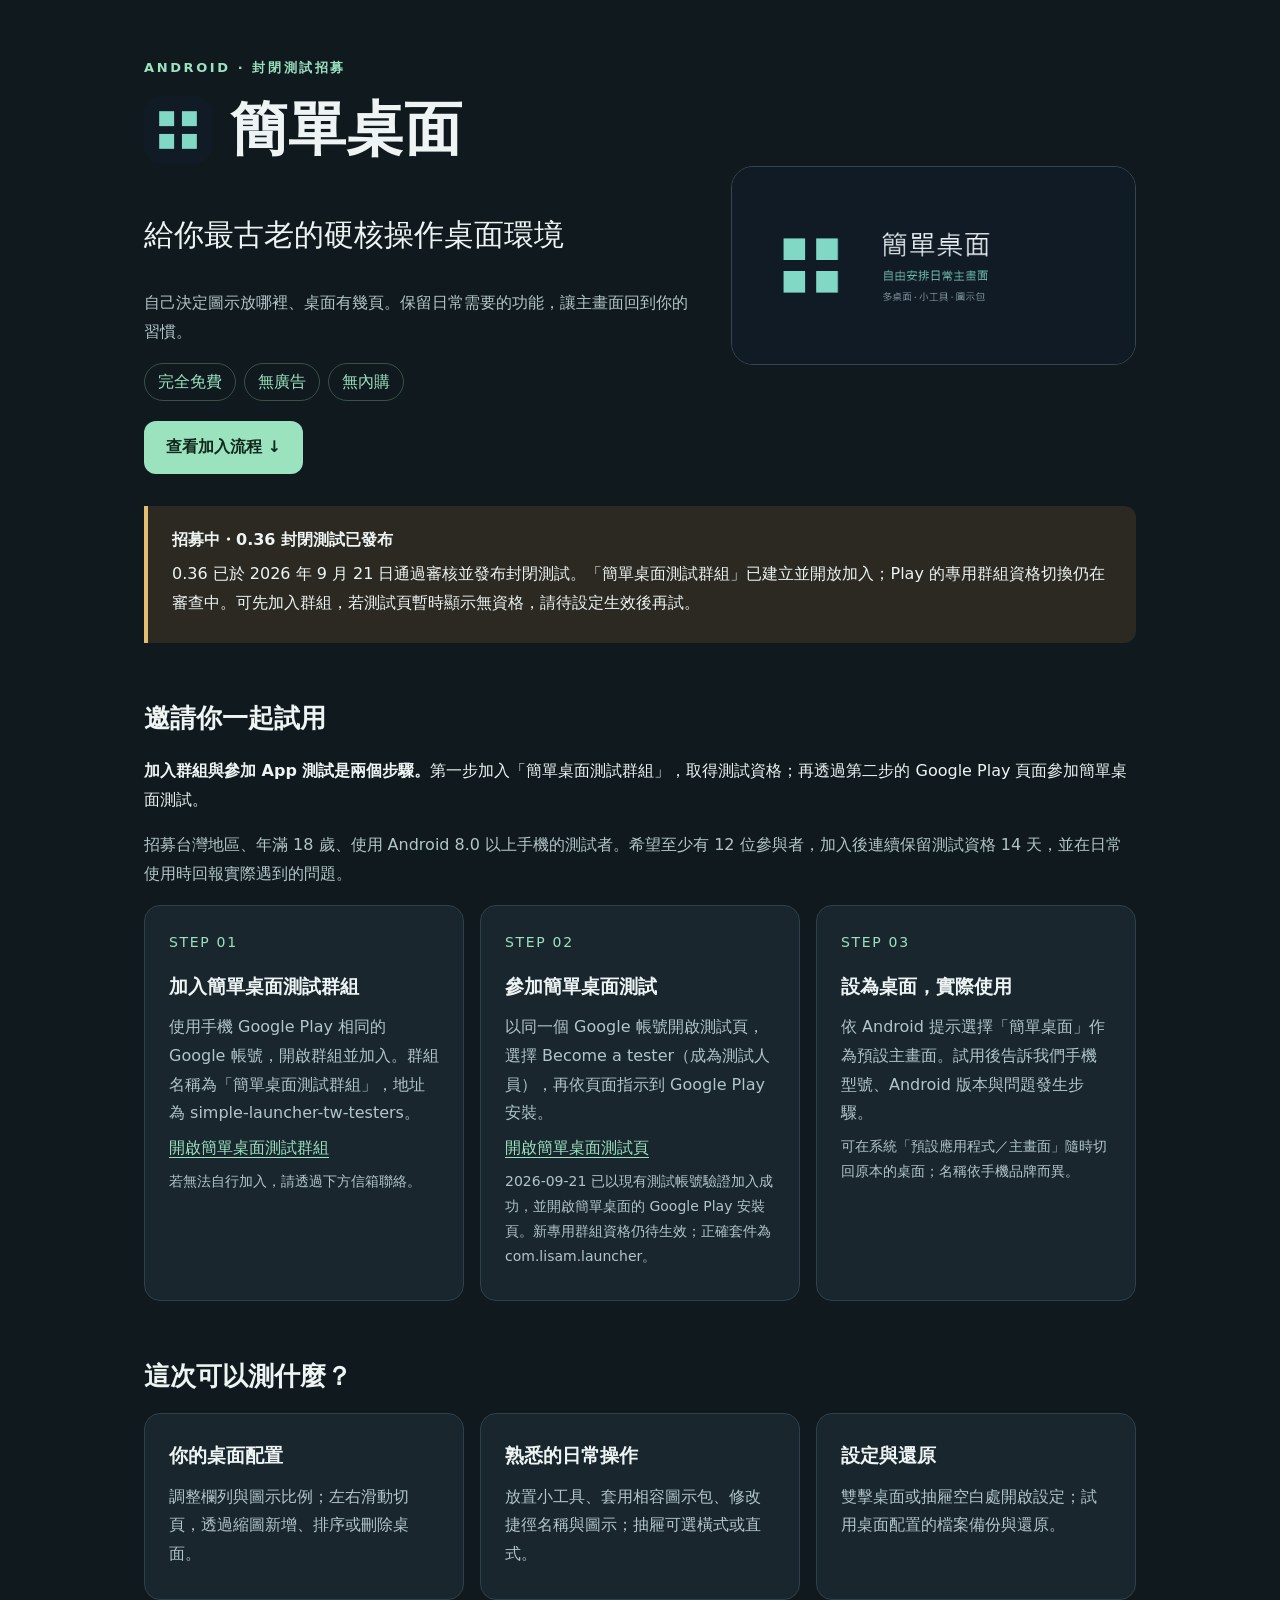
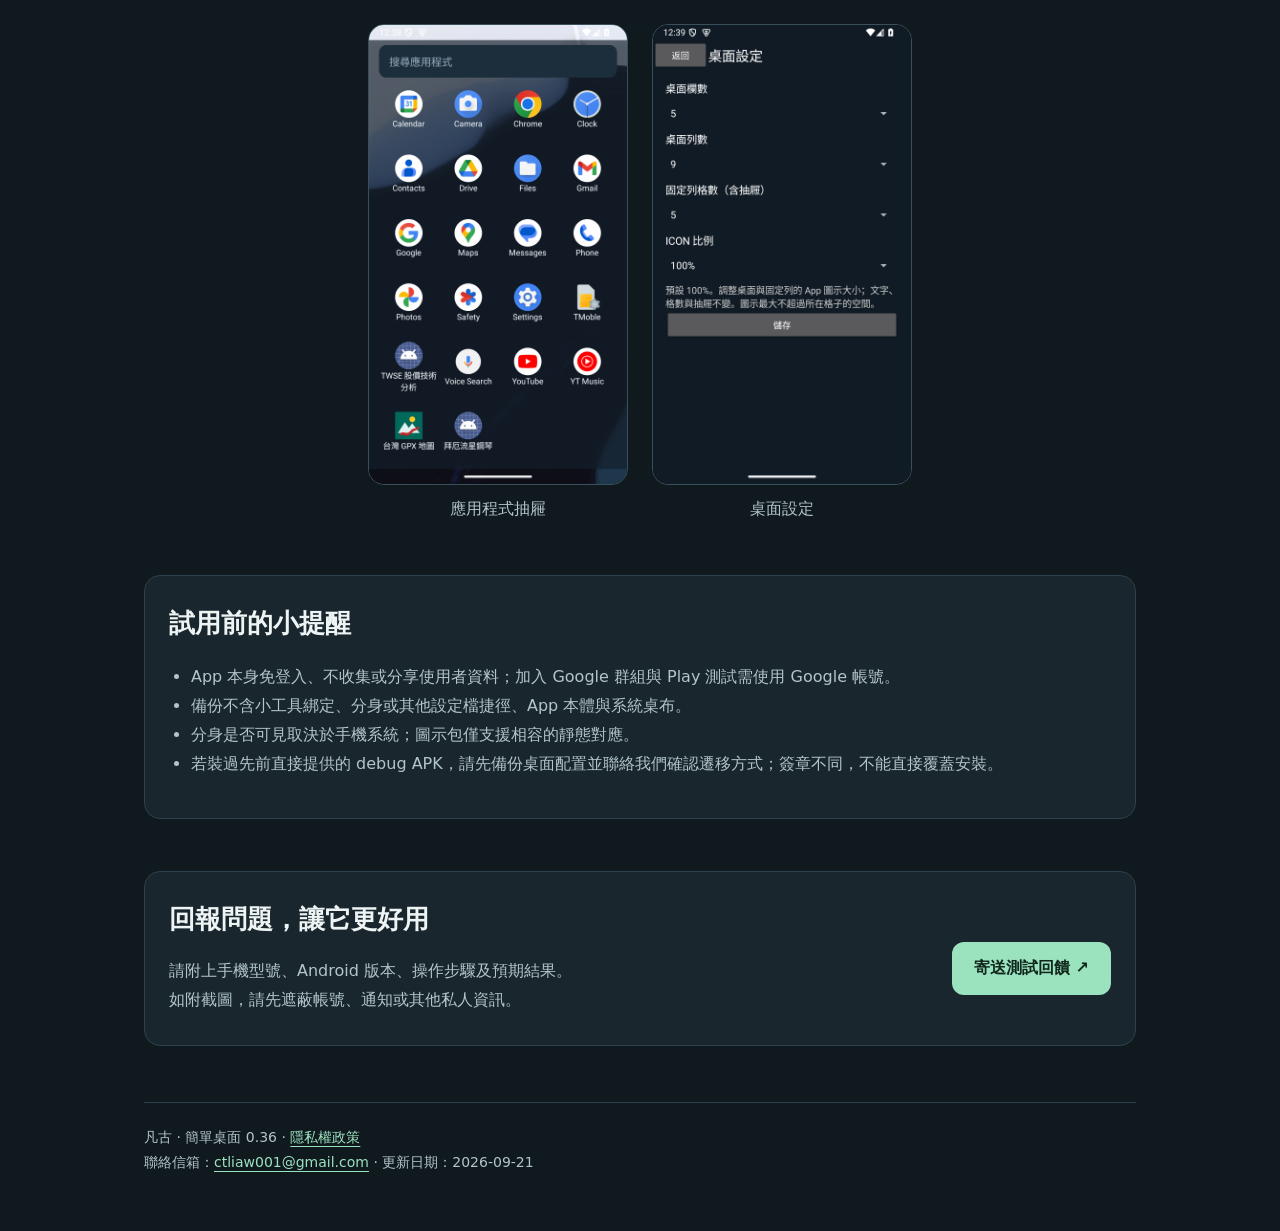
==== commit 8731ad0c: "Point launcher recruitment to dedicated tester group" ====
--- a/simple-launcher-test.html
+++ b/simple-launcher-test.html
@@ -6,8 +6,8 @@
 :root{color-scheme:dark;--bg:#10191e;--card:#19262e;--text:#edf4f3;--muted:#b2c5c8;--accent:#9be2bf}*{box-sizing:border-box}body{margin:0;background:var(--bg);color:var(--text);font-family:system-ui,-apple-system,"Noto Sans TC",sans-serif;line-height:1.8}main{max-width:1040px;margin:auto;padding:56px 24px}a{color:var(--accent);text-underline-offset:4px}a:focus-visible{outline:3px solid var(--accent);outline-offset:5px}.eyebrow{letter-spacing:.2em;color:var(--accent);font-size:13px;font-weight:700}.hero{display:grid;grid-template-columns:1.35fr 1fr;gap:40px;align-items:center}.brand{display:flex;gap:18px;align-items:center}.brand img{width:68px;height:68px;border-radius:18px}h1{font-size:clamp(36px,6vw,58px);line-height:1.2;margin:16px 0}h2{font-size:26px;margin:0 0 14px}h3{font-size:19px;margin:0 0 10px}.lead{font-size:clamp(22px,3vw,30px);line-height:1.6;max-width:550px}.muted{color:var(--muted)}.chips{display:flex;flex-wrap:wrap;gap:8px}.chips span{border:1px solid #385247;padding:4px 13px;border-radius:30px;color:var(--accent)}.hero-art{width:100%;height:auto;border-radius:22px;border:1px solid #34474f}.notice{margin:32px 0;padding:20px 24px;border-left:4px solid #e4bd73;background:#2b2922;border-radius:0 12px 12px 0}.notice p{margin:5px 0}.cta{display:inline-block;background:var(--accent);color:#11271b;font-weight:750;text-decoration:none;border-radius:12px;padding:12px 22px;margin-top:20px}.section{margin-top:52px}.grid{display:grid;grid-template-columns:repeat(3,1fr);gap:16px}.card{background:var(--card);border:1px solid #2c414b;border-radius:16px;padding:24px}.card p{margin:6px 0;color:var(--muted)}.num{color:var(--accent);font-size:14px;letter-spacing:.12em;margin-bottom:14px}.steps{list-style:none;padding:0}.small{font-size:14px}.screens{display:grid;grid-template-columns:repeat(2,minmax(0,260px));gap:24px;justify-content:center;margin-top:24px}.screens figure{margin:0}.screens img{display:block;width:100%;height:auto;border:1px solid #39505a;border-radius:16px}.screens figcaption{text-align:center;color:var(--muted);margin-top:10px}ul{padding-left:22px}.feedback{display:flex;justify-content:space-between;align-items:center;gap:24px}footer{margin-top:56px;padding-top:22px;border-top:1px solid #2c414b;color:var(--muted);font-size:14px}@media(max-width:720px){main{padding:30px 20px}.hero,.grid{grid-template-columns:1fr}.hero{gap:24px}.hero-art{max-width:480px}.feedback{display:block}.section{margin-top:38px}.screens{gap:14px}.card{padding:20px}}
 </style></head><body><main>
 <header class="hero"><div><div class="eyebrow">ANDROID · 封閉測試招募</div><div class="brand"><img src="simple-launcher-assets/icon-512.png" alt="簡單桌面圖示" width="68" height="68"><h1>簡單桌面</h1></div><p class="lead">給你最古老的硬核操作桌面環境</p><p class="muted">自己決定圖示放哪裡、桌面有幾頁。保留日常需要的功能，讓主畫面回到你的習慣。</p><div class="chips"><span>完全免費</span><span>無廣告</span><span>無內購</span></div><a class="cta" href="#join">查看加入流程 ↓</a></div><img class="hero-art" src="simple-launcher-assets/feature-1024x500.png" alt="簡單桌面功能介紹" width="1024" height="500"></header>
-<aside class="notice" aria-label="測試開放狀態"><strong>招募中・Google Play 測試版尚未開放</strong><p>截至 2026 年 9 月 21 日，0.36 已完成內容分級並提交 Google Play 審查，目前仍待審核通過及推出。現在可先加入群組；待 Google Play 審核通過並推出後，才能透過測試連結參加及安裝。</p></aside>
-<section class="section" id="join"><h2>邀請你一起試用</h2><p><strong>加入群組與參加 App 測試是兩個步驟。</strong>第一步使用與 GPX View 共用的群組，頁面會顯示「GPX View 台灣離線地圖測試群組」；加入此群組不等於已參加 GPX 或簡單桌面的 Play 測試。簡單桌面須在第二步另行參加。</p><p class="muted">招募台灣地區、年滿 18 歲、使用 Android 8.0 以上手機的測試者。希望至少有 12 位參與者，加入後連續保留測試資格 14 天，並在日常使用時回報實際遇到的問題。</p><ol class="grid steps"><li class="card"><div class="num">STEP 01</div><h3>加入共用資格群組</h3><p>使用手機 Google Play 相同的 Google 帳號，開啟群組並加入。沿用 GPX View 的測試群組，名稱仍為 gpxview-tw-testers。</p><p><a href="https://groups.google.com/g/gpxview-tw-testers">開啟 GPX／簡單桌面共用群組</a></p><p class="small">若無法自行加入，請透過下方信箱聯絡。</p></li><li class="card"><div class="num">STEP 02</div><h3>開放後，參加測試</h3><p>測試版開放後，以同一個 Google 帳號開啟測試頁，選擇參加測試，再依頁面指示到 Google Play 安裝。</p><p><a href="https://play.google.com/apps/testing/com.lisam.launcher">檢查簡單桌面測試是否開放</a></p><p class="small">2026-09-21 實測顯示「App not available」，尚無法參加或安裝。正確套件為 com.lisam.launcher；此連結不會帶到 GPX App。</p></li><li class="card"><div class="num">STEP 03</div><h3>設為桌面，實際使用</h3><p>依 Android 提示選擇「簡單桌面」作為預設主畫面。試用後告訴我們手機型號、Android 版本與問題發生步驟。</p><p class="small">可在系統「預設應用程式／主畫面」隨時切回原本的桌面；名稱依手機品牌而異。</p></li></ol></section>
+<aside class="notice" aria-label="測試開放狀態"><strong>招募中・0.36 封閉測試已發布</strong><p>0.36 已於 2026 年 9 月 21 日通過審核並發布封閉測試。「簡單桌面測試群組」已建立並開放加入；Play 的專用群組資格切換仍在審查中。可先加入群組，若測試頁暫時顯示無資格，請待設定生效後再試。</p></aside>
+<section class="section" id="join"><h2>邀請你一起試用</h2><p><strong>加入群組與參加 App 測試是兩個步驟。</strong>第一步加入「簡單桌面測試群組」，取得測試資格；再透過第二步的 Google Play 頁面參加簡單桌面測試。</p><p class="muted">招募台灣地區、年滿 18 歲、使用 Android 8.0 以上手機的測試者。希望至少有 12 位參與者，加入後連續保留測試資格 14 天，並在日常使用時回報實際遇到的問題。</p><ol class="grid steps"><li class="card"><div class="num">STEP 01</div><h3>加入簡單桌面測試群組</h3><p>使用手機 Google Play 相同的 Google 帳號，開啟群組並加入。群組名稱為「簡單桌面測試群組」，地址為 simple-launcher-tw-testers。</p><p><a href="https://groups.google.com/g/simple-launcher-tw-testers">開啟簡單桌面測試群組</a></p><p class="small">若無法自行加入，請透過下方信箱聯絡。</p></li><li class="card"><div class="num">STEP 02</div><h3>參加簡單桌面測試</h3><p>以同一個 Google 帳號開啟測試頁，選擇 Become a tester（成為測試人員），再依頁面指示到 Google Play 安裝。</p><p><a href="https://play.google.com/apps/testing/com.lisam.launcher">開啟簡單桌面測試頁</a></p><p class="small">2026-09-21 已以現有測試帳號驗證加入成功，並開啟簡單桌面的 Google Play 安裝頁。新專用群組資格仍待生效；正確套件為 com.lisam.launcher。</p></li><li class="card"><div class="num">STEP 03</div><h3>設為桌面，實際使用</h3><p>依 Android 提示選擇「簡單桌面」作為預設主畫面。試用後告訴我們手機型號、Android 版本與問題發生步驟。</p><p class="small">可在系統「預設應用程式／主畫面」隨時切回原本的桌面；名稱依手機品牌而異。</p></li></ol></section>
 <section class="section"><h2>這次可以測什麼？</h2><div class="grid"><article class="card"><h3>你的桌面配置</h3><p>調整欄列與圖示比例；左右滑動切頁，透過縮圖新增、排序或刪除桌面。</p></article><article class="card"><h3>熟悉的日常操作</h3><p>放置小工具、套用相容圖示包、修改捷徑名稱與圖示；抽屜可選橫式或直式。</p></article><article class="card"><h3>設定與還原</h3><p>雙擊桌面或抽屜空白處開啟設定；試用桌面配置的檔案備份與還原。</p></article></div><div class="screens"><figure><img src="simple-launcher-assets/phone-drawer.png" alt="0.36 版應用程式抽屜實際畫面" width="1080" height="1920" loading="lazy"><figcaption>應用程式抽屜</figcaption></figure><figure><img src="simple-launcher-assets/phone-desktop-settings.png" alt="0.36 版桌面網格與圖示比例設定實際畫面" width="1080" height="1920" loading="lazy"><figcaption>桌面設定</figcaption></figure></div></section>
 <section class="section card"><h2>試用前的小提醒</h2><ul class="muted"><li>App 本身免登入、不收集或分享使用者資料；加入 Google 群組與 Play 測試需使用 Google 帳號。</li><li>備份不含小工具綁定、分身或其他設定檔捷徑、App 本體與系統桌布。</li><li>分身是否可見取決於手機系統；圖示包僅支援相容的靜態對應。</li><li>若裝過先前直接提供的 debug APK，請先備份桌面配置並聯絡我們確認遷移方式；簽章不同，不能直接覆蓋安裝。</li></ul></section>
 <section class="section card feedback"><div><h2>回報問題，讓它更好用</h2><p class="muted">請附上手機型號、Android 版本、操作步驟及預期結果。<br>如附截圖，請先遮蔽帳號、通知或其他私人資訊。</p></div><a class="cta" href="mailto:ctliaw001@gmail.com?subject=%E7%B0%A1%E5%96%AE%E6%A1%8C%E9%9D%A2%E6%B8%AC%E8%A9%A6%E5%9B%9E%E9%A5%8B">寄送測試回饋 ↗</a></section>
